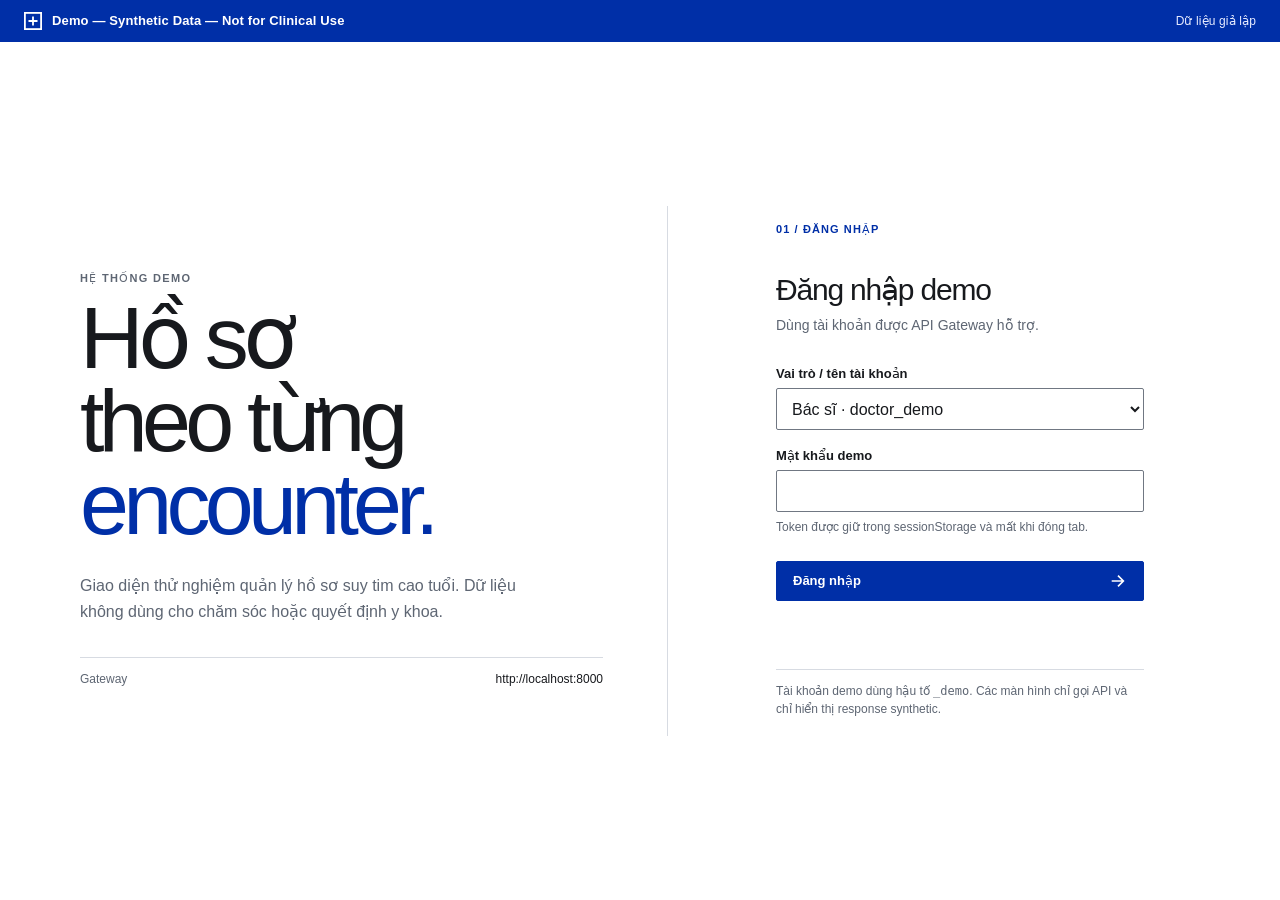
==== submissions/suy_tim_nhom27/web/index.html @ 7678eb8d "feat(web): add role-aware synthetic demo frontend" ====
<!doctype html>
<html lang="vi">
<head>
  <meta charset="utf-8">
  <meta name="viewport" content="width=device-width, initial-scale=1">
  <meta name="theme-color" content="#ffffff">
  <title>Demo quản lý bệnh nhân suy tim</title>
  <link rel="stylesheet" href="./styles.css">
  <script src="./app.js" defer></script>
</head>
<body>
  <div class="demo-banner" role="status" aria-live="polite">
    <span class="banner-mark" aria-hidden="true">
      <svg viewBox="0 0 20 20" focusable="false"><rect x="1" y="1" width="18" height="18" fill="none" stroke="currentColor" stroke-width="2"/><path d="M5 10h10M10 5v10" stroke="currentColor" stroke-width="2"/></svg>
    </span>
    <strong>Demo — Synthetic Data — Not for Clinical Use</strong>
    <span class="banner-side">Dữ liệu giả lập</span>
  </div>

  <section id="loginView" class="login-layout" aria-labelledby="loginTitle">
    <div class="login-intro">
      <div class="eyebrow">HỆ THỐNG DEMO</div>
      <h1 id="loginTitle">Hồ sơ<br>theo từng<br><span>encounter.</span></h1>
      <p>Giao diện thử nghiệm quản lý hồ sơ suy tim cao tuổi. Dữ liệu không dùng cho chăm sóc hoặc quyết định y khoa.</p>
      <div class="intro-rule"></div>
      <div class="intro-meta">
        <span>Gateway</span>
        <strong id="apiOriginLabel">http://localhost:8000</strong>
      </div>
    </div>

    <div class="login-panel">
      <div class="panel-folio">01 / ĐĂNG NHẬP</div>
      <h2>Đăng nhập demo</h2>
      <p class="muted">Dùng tài khoản được API Gateway hỗ trợ.</p>
      <form id="loginForm" novalidate>
        <label for="loginRole">Vai trò / tên tài khoản</label>
        <select id="loginRole" name="username" required>
          <option value="doctor_demo">Bác sĩ · doctor_demo</option>
          <option value="nurse_demo">Điều dưỡng · nurse_demo</option>
          <option value="pharmacist_demo">Dược sĩ · pharmacist_demo</option>
          <option value="admin_demo">Quản trị · admin_demo</option>
          <option value="patient_demo">Bệnh nhân · patient_demo</option>
        </select>
        <div id="unsupportedRole" class="field-note warning-note" hidden></div>

        <label for="loginPassword">Mật khẩu demo</label>
        <input id="loginPassword" name="password" type="password" autocomplete="current-password" required maxlength="200">
        <div class="field-note">Token được giữ trong sessionStorage và mất khi đóng tab.</div>

        <button id="loginButton" class="button primary full-width" type="submit">
          <span>Đăng nhập</span>
          <svg viewBox="0 0 20 20" aria-hidden="true" focusable="false"><path d="M3 10h13M10 4l6 6-6 6" fill="none" stroke="currentColor" stroke-width="1.8"/></svg>
        </button>
        <p id="loginMessage" class="form-message" role="status" aria-live="polite"></p>
      </form>

      <div class="login-capability">
        <div class="capability-rule"></div>
        <p>Tài khoản demo dùng hậu tố <code>_demo</code>. Các màn hình chỉ gọi API và chỉ hiển thị response synthetic.</p>
      </div>
    </div>
  </section>

  <div id="appView" class="app-view" hidden>
    <header class="topbar">
      <div class="topbar-left">
        <button id="navToggle" class="icon-button nav-toggle" type="button" aria-label="Mở điều hướng" aria-expanded="false">
          <svg viewBox="0 0 20 20" aria-hidden="true" focusable="false"><path d="M3 5h14M3 10h14M3 15h14" fill="none" stroke="currentColor" stroke-width="1.7"/></svg>
        </button>
        <div class="wordmark">
          <span class="wordmark-mark">HF</span>
          <span>Hồ sơ suy tim</span>
        </div>
      </div>
      <div class="topbar-right">
        <div id="gatewayStatus" class="gateway-status" aria-live="polite">
          <span class="status-dot"></span><span>Đang kiểm tra Gateway</span>
        </div>
        <button id="logoutButton" class="button quiet" type="button">Đăng xuất</button>
      </div>
    </header>

    <aside id="sidebar" class="sidebar" aria-label="Điều hướng chính">
      <div class="sidebar-intro">
        <div class="eyebrow">WORKSPACE</div>
        <h2>Quản lý<br>hồ sơ</h2>
      </div>
      <nav id="roleNav" class="role-nav" aria-label="Các màn hình"></nav>
      <div class="sidebar-user">
        <span id="userInitial" class="user-initial" aria-hidden="true">D</span>
        <div><strong id="userLabel">doctor</strong><span id="roleLabel">Bác sĩ</span></div>
      </div>
    </aside>

    <main class="main-content" id="mainContent">
      <div class="content-heading">
        <div>
          <p id="viewEyebrow" class="eyebrow">DEMO</p>
          <h1 id="viewTitle">Tổng quan</h1>
          <p id="viewSubtitle" class="muted"></p>
        </div>
        <div id="contextBadges" class="context-badges"></div>
      </div>
      <div id="globalMessage" class="global-message" role="status" aria-live="polite" hidden></div>
      <section id="viewContent" aria-live="polite"></section>
    </main>
  </div>

  <div id="toast" class="toast" role="status" aria-live="polite" hidden></div>
</body>
</html>
---- submissions/suy_tim_nhom27/web/styles.css ----
:root {
  color-scheme: light;
  --canvas: #ffffff;
  --surface: #f7f7f8;
  --surface-strong: #eef0f3;
  --ink: #17191d;
  --muted: #5e6673;
  --hairline: #d7dbe2;
  --control: #707782;
  --blue: #002fa7;
  --red: #b42318;
  --amber: #8a5a00;
  --green: #1a7f37;
  --focus: #002fa7;
  --space-1: 4px;
  --space-2: 8px;
  --space-3: 12px;
  --space-4: 16px;
  --space-5: 20px;
  --space-6: 24px;
  --space-8: 32px;
  --space-10: 40px;
  font-family: "Helvetica Neue", Helvetica, Arial, sans-serif;
  font-synthesis: none;
  text-rendering: optimizeLegibility;
  font-variant-numeric: tabular-nums;
  color: var(--ink);
  background: var(--canvas);
}
* { box-sizing: border-box; }
html { min-width: 320px; background: var(--canvas); }
body { margin: 0; min-width: 320px; min-height: 100vh; background: var(--canvas); color: var(--ink); }
button, input, select, textarea { font: inherit; }
button { color: inherit; }
[hidden] { display: none !important; }
:focus-visible { outline: 2px solid var(--focus); outline-offset: 3px; }
.demo-banner {
  position: sticky; top: 0; z-index: 50; min-height: 42px; display: flex; align-items: center;
  gap: 10px; padding: 8px 24px; border-bottom: 1px solid var(--blue); background: var(--blue);
  color: white; font-size: 13px; letter-spacing: .01em;
}
.banner-mark { width: 18px; height: 18px; display: inline-flex; }
.banner-mark svg { width: 18px; height: 18px; }
.banner-side { margin-left: auto; color: #e7ecff; font-size: 12px; }
.login-layout {
  width: min(1120px, calc(100% - 48px)); min-height: calc(100vh - 42px); margin: 0 auto;
  display: grid; grid-template-columns: 1.05fr .95fr; align-items: center;
}
.login-intro { min-height: 530px; padding: 56px 64px 40px 0; border-right: 1px solid var(--hairline); display: flex; flex-direction: column; justify-content: center; }
.eyebrow { margin: 0 0 12px; color: var(--muted); font-size: 11px; font-weight: 700; letter-spacing: .12em; text-transform: uppercase; }
.login-intro h1 { margin: 0; max-width: 560px; font-size: clamp(48px, 7vw, 88px); line-height: .94; letter-spacing: -.065em; font-weight: 500; }
.login-intro h1 span { color: var(--blue); }
.login-intro > p { max-width: 440px; margin: 28px 0 32px; color: var(--muted); font-size: 16px; line-height: 1.6; }
.intro-rule { width: 100%; height: 1px; background: var(--hairline); }
.intro-meta { display: flex; justify-content: space-between; align-items: center; gap: 12px; padding-top: 14px; font-size: 12px; color: var(--muted); }
.intro-meta strong { color: var(--ink); font-weight: 500; overflow-wrap: anywhere; }
.login-panel { width: min(420px, 100%); justify-self: center; padding: 36px 0 36px 52px; }
.panel-folio { margin-bottom: 36px; color: var(--blue); font-size: 11px; font-weight: 700; letter-spacing: .1em; }
.login-panel h2 { margin: 0 0 8px; font-size: 30px; letter-spacing: -.04em; font-weight: 500; }
.muted { color: var(--muted); }
.login-panel > p { margin: 0 0 30px; font-size: 14px; line-height: 1.5; }
form { min-width: 0; }
label { display: block; margin: 18px 0 7px; font-size: 13px; font-weight: 600; }
input, select, textarea {
  width: 100%; min-height: 42px; border: 1px solid var(--control); border-radius: 2px; padding: 9px 11px;
  color: var(--ink); background: white;
}
input::placeholder, textarea::placeholder { color: #6a717d; opacity: 1; }
input:disabled, select:disabled, textarea:disabled { color: #626a75; background: var(--surface); cursor: not-allowed; }
textarea { min-height: 82px; resize: vertical; }
.field-note { margin-top: 7px; color: var(--muted); font-size: 12px; line-height: 1.45; }
.warning-note { border-left: 2px solid var(--amber); padding: 7px 10px; color: #623e00; background: #fffaf0; }
.button {
  min-height: 40px; display: inline-flex; align-items: center; justify-content: center; gap: 10px;
  border: 1px solid var(--control); border-radius: 2px; padding: 9px 14px; background: white;
  color: var(--ink); font-size: 13px; font-weight: 600; text-decoration: none; cursor: pointer;
}
.button:hover { background: var(--surface); }
.button:disabled { opacity: .55; cursor: not-allowed; }
.button.primary { border-color: var(--blue); background: var(--blue); color: white; }
.button.primary:hover { background: #001f70; }
.button.quiet { border-color: transparent; color: var(--blue); }
.button.danger { border-color: var(--red); color: var(--red); }
.button.full-width { width: 100%; margin-top: 24px; justify-content: space-between; padding-inline: 16px; }
.button svg { width: 18px; height: 18px; }
.form-message { min-height: 20px; margin: 12px 0 0; color: var(--red); font-size: 13px; }
.login-capability { margin-top: 36px; color: var(--muted); font-size: 12px; line-height: 1.55; }
.login-capability p { margin: 12px 0 0; }
.login-capability strong { color: var(--ink); }
.capability-rule { height: 1px; background: var(--hairline); }
.app-view { min-height: calc(100vh - 42px); display: grid; grid-template-columns: 232px minmax(0, 1fr); grid-template-rows: 62px 1fr; }
.topbar {
  grid-column: 1 / -1; grid-row: 1; z-index: 30; position: sticky; top: 42px; height: 62px;
  display: flex; align-items: center; justify-content: space-between; gap: 16px; padding: 0 24px;
  border-bottom: 1px solid var(--hairline); background: rgba(255,255,255,.98);
}
.topbar-left, .topbar-right, .wordmark, .gateway-status { display: flex; align-items: center; }
.topbar-left { gap: 14px; }
.topbar-right { gap: 20px; }
.wordmark { gap: 10px; font-size: 14px; font-weight: 700; }
.wordmark-mark { display: grid; place-items: center; width: 26px; height: 26px; border: 1px solid var(--blue); color: var(--blue); font-size: 10px; font-weight: 700; }
.gateway-status { gap: 8px; color: var(--muted); font-size: 12px; }
.status-dot { width: 8px; height: 8px; border: 1px solid var(--control); border-radius: 50%; background: var(--surface-strong); }
.gateway-status[data-state="ok"] .status-dot { border-color: var(--green); background: var(--green); }
.gateway-status[data-state="error"] .status-dot { border-color: var(--red); background: var(--red); }
.icon-button { display: inline-grid; place-items: center; width: 36px; height: 36px; border: 1px solid var(--hairline); border-radius: 2px; background: white; cursor: pointer; }
.icon-button svg { width: 19px; height: 19px; }
.nav-toggle { display: none; }
.sidebar {
  grid-column: 1; grid-row: 2; position: sticky; top: 104px; height: calc(100vh - 104px);
  min-height: 470px; display: flex; flex-direction: column; padding: 28px 14px 16px 20px;
  border-right: 1px solid var(--hairline); background: var(--surface);
}
.sidebar-intro { padding: 0 8px 26px; border-bottom: 1px solid var(--hairline); }
.sidebar-intro .eyebrow { margin-bottom: 10px; font-size: 10px; }
.sidebar-intro h2 { margin: 0; font-size: 23px; line-height: 1.05; font-weight: 500; letter-spacing: -.045em; }
.role-nav { display: grid; gap: 3px; padding-top: 16px; }
.nav-item {
  width: 100%; min-height: 42px; display: flex; align-items: center; gap: 11px; padding: 9px 10px;
  border: 0; border-left: 2px solid transparent; background: transparent; color: #363b44; text-align: left; cursor: pointer;
  font-size: 13px;
}
.nav-item:hover { background: #eceef1; }
.nav-item[aria-current="page"] { border-left-color: var(--blue); background: white; color: var(--blue); font-weight: 700; }
.nav-item svg { width: 17px; height: 17px; flex: 0 0 auto; }
.sidebar-user { margin-top: auto; display: flex; align-items: center; gap: 10px; padding: 13px 8px 2px; border-top: 1px solid var(--hairline); }
.user-initial { display: grid; place-items: center; width: 30px; height: 30px; border: 1px solid var(--hairline); background: white; color: var(--blue); font-size: 12px; font-weight: 700; }
.sidebar-user strong, .sidebar-user span:not(.user-initial) { display: block; }
.sidebar-user strong { font-size: 12px; }
.sidebar-user div span { margin-top: 3px; color: var(--muted); font-size: 11px; }
.main-content { grid-column: 2; grid-row: 2; width: 100%; max-width: 1480px; padding: 34px clamp(24px, 4vw, 64px) 64px; }
.content-heading { display: flex; justify-content: space-between; align-items: end; gap: 24px; margin-bottom: 26px; padding-bottom: 20px; border-bottom: 1px solid var(--hairline); }
.content-heading .eyebrow { margin-bottom: 8px; }
.content-heading h1 { margin: 0; font-size: clamp(28px, 3vw, 38px); line-height: 1.08; font-weight: 500; letter-spacing: -.045em; }
.content-heading p.muted { margin: 8px 0 0; font-size: 13px; }
.context-badges { display: flex; gap: 6px; flex-wrap: wrap; justify-content: end; }
.badge { display: inline-flex; align-items: center; min-height: 25px; padding: 4px 8px; border: 1px solid var(--hairline); background: white; color: #424852; font-size: 11px; }
.badge.accent { border-color: var(--blue); color: var(--blue); }
.global-message { margin: 0 0 18px; padding: 12px 14px; border-left: 3px solid var(--blue); background: var(--surface); font-size: 13px; line-height: 1.5; }
.global-message.error { border-left-color: var(--red); color: #781a13; background: #fff7f6; }
.global-message.warning { border-left-color: var(--amber); color: #623e00; background: #fffaf0; }
.global-message.success { border-left-color: var(--green); color: #155b2b; background: #f4fbf6; }
.panel-grid { display: grid; grid-template-columns: repeat(12, minmax(0, 1fr)); gap: 16px; }
.panel { min-width: 0; grid-column: span 12; border: 1px solid var(--hairline); background: white; }
.panel.half { grid-column: span 6; }
.panel.third { grid-column: span 4; }
.panel-head { display: flex; align-items: start; justify-content: space-between; gap: 16px; padding: 16px 18px; border-bottom: 1px solid var(--hairline); }
.panel-head h2, .panel-head h3 { margin: 0; font-size: 16px; line-height: 1.3; font-weight: 650; }
.panel-head p { margin: 5px 0 0; color: var(--muted); font-size: 12px; line-height: 1.45; }
.panel-body { padding: 18px; }
.panel-body.compact { padding: 0; }
.stat-row { display: grid; grid-template-columns: 1fr auto; gap: 16px; align-items: end; }
.stat-value { font-size: 46px; line-height: .95; letter-spacing: -.06em; color: var(--blue); }
.stat-label { color: var(--muted); font-size: 12px; }
.stat-meta { margin-top: 12px; color: var(--muted); font-size: 11px; }
.section-title { display: flex; align-items: end; justify-content: space-between; gap: 12px; margin: 24px 0 12px; padding-bottom: 10px; border-bottom: 1px solid var(--hairline); }
.section-title h2 { margin: 0; font-size: 17px; font-weight: 600; }
.section-title p { margin: 0; color: var(--muted); font-size: 12px; }
.case-list, .record-list { display: grid; gap: 0; }
.case-row, .record-row { display: grid; grid-template-columns: minmax(130px, 1.3fr) minmax(90px, .7fr) minmax(80px, .6fr) auto; align-items: center; gap: 14px; padding: 14px 16px; border-bottom: 1px solid var(--hairline); }
.case-row:last-child, .record-row:last-child { border-bottom: 0; }
.case-code { color: var(--blue); font-size: 14px; font-weight: 700; overflow-wrap: anywhere; }
.row-meta { color: var(--muted); font-size: 12px; line-height: 1.45; }
.row-actions { display: flex; justify-content: end; gap: 6px; }
.empty-state { padding: 32px 18px; color: var(--muted); font-size: 13px; line-height: 1.55; text-align: center; }
.empty-state strong { display: block; margin-bottom: 5px; color: var(--ink); font-size: 15px; font-weight: 600; }
.inline-form { display: grid; grid-template-columns: repeat(2, minmax(0, 1fr)); gap: 0 14px; }
.inline-form .span-all { grid-column: 1 / -1; }
.inline-form .form-actions { grid-column: 1 / -1; display: flex; justify-content: end; margin-top: 16px; }
.inline-form label { margin-top: 14px; }
.input-help { margin-top: 5px; color: var(--muted); font-size: 11px; line-height: 1.45; }
.form-error { min-height: 18px; margin: 9px 0 0; color: var(--red); font-size: 12px; }
.callout { display: flex; gap: 10px; align-items: start; padding: 12px 14px; border-left: 3px solid var(--amber); background: #fffaf0; color: #5d3c04; font-size: 12px; line-height: 1.5; }
.callout.neutral { border-left-color: var(--blue); background: #f5f7fd; color: #26385e; }
.callout strong { color: inherit; }
.data-table-wrap { width: 100%; overflow-x: auto; }
.data-table { width: 100%; border-collapse: collapse; font-size: 12px; }
.data-table th { padding: 10px 12px; border-bottom: 1px solid var(--control); color: var(--muted); text-align: left; font-size: 10px; letter-spacing: .07em; text-transform: uppercase; white-space: nowrap; }
.data-table td { padding: 12px; border-bottom: 1px solid var(--hairline); vertical-align: top; }
.data-table tr:last-child td { border-bottom: 0; }
.status-label { display: inline-flex; padding: 3px 7px; border: 1px solid var(--control); color: #343a44; font-size: 11px; }
.status-label.mock { border-color: var(--blue); color: var(--blue); }
.timeline { position: relative; display: grid; }
.timeline::before { content: ""; position: absolute; top: 0; bottom: 0; left: 130px; width: 1px; background: var(--hairline); }
.timeline-item { position: relative; display: grid; grid-template-columns: 112px minmax(0, 1fr); gap: 36px; padding: 0 0 22px; }
.timeline-time { color: var(--muted); font-size: 12px; text-align: right; line-height: 1.45; }
.timeline-card { position: relative; padding: 0 0 16px; border-bottom: 1px solid var(--hairline); }
.timeline-card::before { content: ""; position: absolute; left: -42px; top: 3px; width: 9px; height: 9px; border: 2px solid var(--blue); background: white; }
.timeline-card h3 { margin: 0; font-size: 14px; font-weight: 650; }
.timeline-card p { margin: 6px 0 0; color: var(--muted); font-size: 12px; line-height: 1.5; overflow-wrap: anywhere; }
.timeline-card .value-line { color: var(--ink); font-size: 14px; }
.module-grid { display: grid; grid-template-columns: repeat(2, minmax(0, 1fr)); gap: 10px; }
.module-option { display: flex; align-items: start; gap: 9px; padding: 12px; border: 1px solid var(--hairline); font-size: 12px; line-height: 1.4; }
.module-option input { width: 16px; min-height: 16px; margin: 1px 0 0; accent-color: var(--blue); }
.rule-card { display: grid; grid-template-columns: minmax(0, 1fr) auto; gap: 16px; padding: 14px 0; border-bottom: 1px solid var(--hairline); }
.rule-card:last-child { border-bottom: 0; }
.rule-actions { display: flex; align-items: center; gap: 6px; }
.subtle { color: var(--muted); font-size: 11px; line-height: 1.5; }
.loading-line { padding: 24px 0; border-bottom: 1px solid var(--hairline); color: var(--muted); font-size: 13px; }
.key-value { display: grid; gap: 0; margin: 0; }
.key-value > div { display: grid; grid-template-columns: minmax(100px, .45fr) minmax(0, 1fr); gap: 12px; padding: 10px 0; border-bottom: 1px solid var(--hairline); }
.key-value > div:last-child { border-bottom: 0; }
.key-value dt { color: var(--muted); font-size: 12px; }
.key-value dd { margin: 0; font-size: 12px; overflow-wrap: anywhere; }
.case-detail-head { display: flex; justify-content: space-between; align-items: center; gap: 16px; padding-bottom: 16px; border-bottom: 1px solid var(--hairline); }
.module-results { display: grid; gap: 10px; margin-top: 16px; }
.module-result { padding: 14px; border: 1px solid var(--hairline); }
.module-result-head { display: flex; justify-content: space-between; align-items: center; gap: 10px; }
.module-result p { margin: 10px 0 0; color: var(--muted); font-size: 12px; line-height: 1.5; }
.align-end { align-self: end; padding-bottom: 8px; }
.quick-links { display: flex; flex-wrap: wrap; gap: 8px; }
.note-content { margin: 0; white-space: pre-wrap; overflow-wrap: anywhere; font-size: 12px; line-height: 1.5; }
.toast { position: fixed; right: 20px; bottom: 20px; z-index: 80; max-width: min(420px, calc(100vw - 40px)); padding: 13px 16px; border: 1px solid var(--control); background: white; color: var(--ink); font-size: 13px; line-height: 1.45; }
.toast.error { border-color: var(--red); }
.mobile-scrim { display: none; }
@media (max-width: 1020px) {
  .app-view { grid-template-columns: 205px minmax(0, 1fr); }
  .main-content { padding-inline: 24px; }
  .panel.half, .panel.third { grid-column: span 12; }
}
@media (max-width: 768px) {
  .demo-banner { min-height: 40px; padding: 7px 12px; gap: 8px; font-size: 11px; }
  .banner-side { display: none; }
  .login-layout { width: min(520px, calc(100% - 32px)); min-height: auto; grid-template-columns: 1fr; }
  .login-intro { min-height: 0; padding: 36px 0 24px; border-right: 0; border-bottom: 1px solid var(--hairline); }
  .login-intro h1 { font-size: clamp(42px, 14vw, 64px); }
  .login-intro > p { margin: 16px 0 20px; font-size: 14px; }
  .intro-meta { padding-bottom: 2px; }
  .login-panel { width: 100%; padding: 28px 0 40px; }
  .panel-folio { margin-bottom: 22px; }
  .app-view { min-height: calc(100vh - 40px); grid-template-columns: 1fr; grid-template-rows: 56px 1fr; }
  .topbar { top: 40px; height: 56px; padding: 0 12px; }
  .nav-toggle { display: inline-grid; }
  .topbar-right { gap: 10px; }
  .gateway-status { font-size: 10px; }
  .topbar .button { min-height: 34px; padding: 7px 9px; font-size: 11px; }
  .sidebar { position: fixed; z-index: 40; top: 96px; bottom: 0; left: 0; width: min(280px, 84vw); height: auto; min-height: 0; transform: translateX(-103%); transition: transform .18s ease-out; box-shadow: none; }
  body.nav-open .sidebar { transform: translateX(0); }
  .mobile-scrim { position: fixed; inset: 96px 0 0; z-index: 35; display: block; background: rgba(23,25,29,.22); }
  .main-content { grid-column: 1; grid-row: 2; padding: 24px 16px 40px; }
  .content-heading { align-items: start; flex-direction: column; gap: 12px; }
  .context-badges { justify-content: start; }
  .case-row, .record-row { grid-template-columns: minmax(0, 1fr) auto; gap: 6px 12px; }
  .case-row > :nth-child(2), .record-row > :nth-child(2) { grid-column: 1; }
  .case-row > :nth-child(3), .record-row > :nth-child(3) { grid-column: 1; }
  .case-row .row-actions, .record-row .row-actions { grid-column: 2; grid-row: 1 / span 3; }
  .timeline::before { left: 8px; }
  .timeline-item { grid-template-columns: 1fr; gap: 6px; padding-left: 28px; }
  .timeline-time { text-align: left; }
  .timeline-card::before { left: -24px; }
  .module-grid { grid-template-columns: 1fr; }
}
@media (prefers-reduced-motion: reduce) {
  *, *::before, *::after { scroll-behavior: auto !important; transition-duration: .01ms !important; animation-duration: .01ms !important; }
}
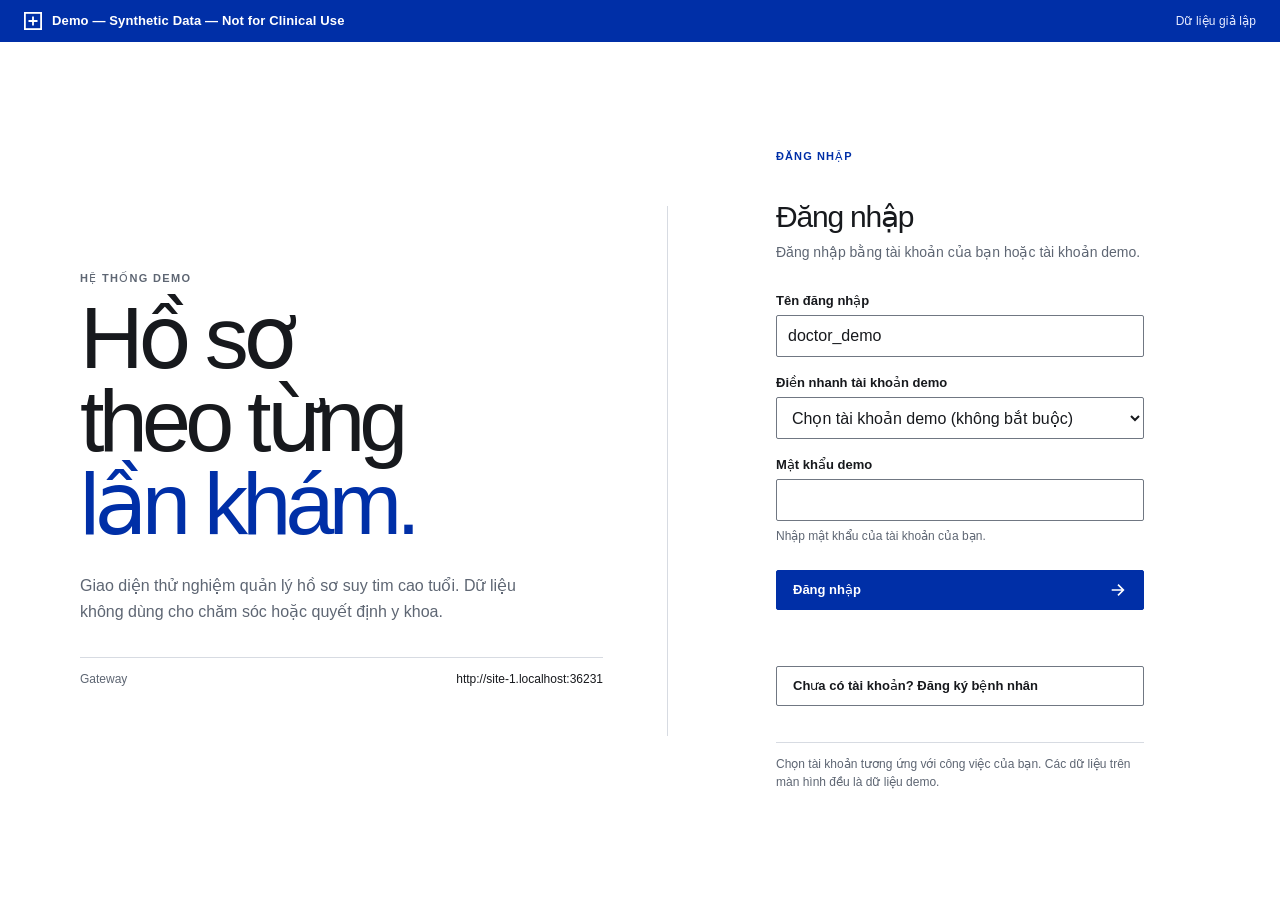
==== commit 7aa75719: "Improve hospital demo UX and add patient registration" ====
--- a/submissions/suy_tim_nhom27/web/index.html
+++ b/submissions/suy_tim_nhom27/web/index.html
@@ -18,9 +18,9 @@
   </div>
 
   <section id="loginView" class="login-layout" aria-labelledby="loginTitle">
-    <div class="login-intro">
+    <div class="login-intro" id="loginIntro">
       <div class="eyebrow">HỆ THỐNG DEMO</div>
-      <h1 id="loginTitle">Hồ sơ<br>theo từng<br><span>encounter.</span></h1>
+      <h1 id="loginTitle">Hồ sơ<br>theo từng<br><span>lần khám.</span></h1>
       <p>Giao diện thử nghiệm quản lý hồ sơ suy tim cao tuổi. Dữ liệu không dùng cho chăm sóc hoặc quyết định y khoa.</p>
       <div class="intro-rule"></div>
       <div class="intro-meta">
@@ -30,12 +30,15 @@
     </div>
 
     <div class="login-panel">
-      <div class="panel-folio">01 / ĐĂNG NHẬP</div>
-      <h2>Đăng nhập demo</h2>
-      <p class="muted">Dùng tài khoản được API Gateway hỗ trợ.</p>
+      <div class="panel-folio" id="authFolio">ĐĂNG NHẬP</div>
+      <h2 id="authTitle" tabindex="-1">Đăng nhập</h2>
+      <p class="muted" id="authSubtitle">Đăng nhập bằng tài khoản của bạn hoặc tài khoản demo.</p>
       <form id="loginForm" novalidate>
-        <label for="loginRole">Vai trò / tên tài khoản</label>
-        <select id="loginRole" name="username" required>
+        <label for="loginRole">Tên đăng nhập</label>
+        <input id="loginRole" name="username" autocomplete="username" required maxlength="80" value="doctor_demo">
+        <label for="demoAccount">Điền nhanh tài khoản demo</label>
+        <select id="demoAccount">
+          <option value="">Chọn tài khoản demo (không bắt buộc)</option>
           <option value="doctor_demo">Bác sĩ · doctor_demo</option>
           <option value="nurse_demo">Điều dưỡng · nurse_demo</option>
           <option value="pharmacist_demo">Dược sĩ · pharmacist_demo</option>
@@ -46,7 +49,7 @@
 
         <label for="loginPassword">Mật khẩu demo</label>
         <input id="loginPassword" name="password" type="password" autocomplete="current-password" required maxlength="200">
-        <div class="field-note">Token được giữ trong sessionStorage và mất khi đóng tab.</div>
+        <div class="field-note">Nhập mật khẩu của tài khoản của bạn.</div>
 
         <button id="loginButton" class="button primary full-width" type="submit">
           <span>Đăng nhập</span>
@@ -55,9 +58,32 @@
         <p id="loginMessage" class="form-message" role="status" aria-live="polite"></p>
       </form>
 
+      <button id="showRegister" class="button full-width" type="button">Chưa có tài khoản? Đăng ký bệnh nhân</button>
+      <section id="registrationView" aria-labelledby="authTitle" hidden>
+        <p class="subtle">Chỉ nhập tuổi và giới tính giả lập; không nhập tên, email, số điện thoại hoặc dữ liệu người bệnh thật.</p>
+        <form id="registrationForm">
+          <label for="registerUsername">Tên đăng nhập</label>
+          <input id="registerUsername" name="username" autocomplete="username" required minlength="3" maxlength="80" pattern="[A-Za-z0-9][A-Za-z0-9_.-]{2,79}">
+          <p class="input-help">3–80 ký tự: chữ không dấu, số, dấu chấm, gạch dưới hoặc gạch ngang; bắt đầu bằng chữ hoặc số. Phân biệt chữ hoa và thường.</p>
+          <label for="registerPassword">Mật khẩu</label>
+          <input id="registerPassword" name="password" type="password" autocomplete="new-password" required minlength="12" maxlength="128">
+          <p class="input-help">Ít nhất 12 ký tự, không chỉ gồm khoảng trắng.</p>
+          <label for="registerConfirm">Nhập lại mật khẩu</label>
+          <input id="registerConfirm" type="password" autocomplete="new-password" required minlength="12" maxlength="128">
+          <div class="inline-form">
+            <div><label for="registerAge">Tuổi synthetic</label><input id="registerAge" name="age" type="number" min="0" max="120" step="1" required></div>
+            <div><label for="registerSex">Giới tính synthetic</label><select id="registerSex" name="sex"><option value="unknown">Chưa rõ</option><option value="female">Nữ</option><option value="male">Nam</option></select></div>
+          </div>
+          <p class="subtle">Tài khoản mới chỉ có quyền bệnh nhân. Hồ sơ mới chưa có lịch hẹn, số đo hoặc đơn thuốc.</p>
+          <button id="registerButton" class="button primary full-width" type="submit">Đăng ký bệnh nhân</button>
+          <p id="registrationMessage" class="form-message" role="status" aria-live="polite"></p>
+        </form>
+        <button id="backToLogin" class="button full-width" type="button">Quay lại đăng nhập</button>
+      </section>
+
       <div class="login-capability">
         <div class="capability-rule"></div>
-        <p>Tài khoản demo dùng hậu tố <code>_demo</code>. Các màn hình chỉ gọi API và chỉ hiển thị response synthetic.</p>
+        <p>Chọn tài khoản tương ứng với công việc của bạn. Các dữ liệu trên màn hình đều là dữ liệu demo.</p>
       </div>
     </div>
   </section>
@@ -65,7 +91,7 @@
   <div id="appView" class="app-view" hidden>
     <header class="topbar">
       <div class="topbar-left">
-        <button id="navToggle" class="icon-button nav-toggle" type="button" aria-label="Mở điều hướng" aria-expanded="false">
+        <button id="navToggle" class="icon-button nav-toggle" type="button" aria-label="Mở điều hướng" aria-controls="sidebar" aria-expanded="false">
           <svg viewBox="0 0 20 20" aria-hidden="true" focusable="false"><path d="M3 5h14M3 10h14M3 15h14" fill="none" stroke="currentColor" stroke-width="1.7"/></svg>
         </button>
         <div class="wordmark">
@@ -83,7 +109,7 @@
 
     <aside id="sidebar" class="sidebar" aria-label="Điều hướng chính">
       <div class="sidebar-intro">
-        <div class="eyebrow">WORKSPACE</div>
+        <div class="eyebrow">VAI TRÒ ĐANG ĐĂNG NHẬP</div>
         <h2>Quản lý<br>hồ sơ</h2>
       </div>
       <nav id="roleNav" class="role-nav" aria-label="Các màn hình"></nav>
@@ -97,7 +123,7 @@
       <div class="content-heading">
         <div>
           <p id="viewEyebrow" class="eyebrow">DEMO</p>
-          <h1 id="viewTitle">Tổng quan</h1>
+          <h1 id="viewTitle" tabindex="-1">Tổng quan</h1>
           <p id="viewSubtitle" class="muted"></p>
         </div>
         <div id="contextBadges" class="context-badges"></div>
--- a/submissions/suy_tim_nhom27/web/styles.css
+++ b/submissions/suy_tim_nhom27/web/styles.css
@@ -253,3 +253,40 @@
 @media (prefers-reduced-motion: reduce) {
   *, *::before, *::after { scroll-behavior: auto !important; transition-duration: .01ms !important; animation-duration: .01ms !important; }
 }
+
+/* Readable contexts and disclosures follow the existing Swiss grid. */
+summary { cursor: pointer; padding: 14px 0; color: var(--blue); font-size: 13px; font-weight: 600; }
+.panel > summary { padding: 16px 18px; }
+pre { max-width: 100%; white-space: pre-wrap; overflow-wrap: anywhere; font-size: 11px; }
+.badge, .row-meta, .subtle, td, .context-strip { overflow-wrap: anywhere; }
+.case-row.selected { background: var(--surface); border-left: 2px solid var(--blue); }
+.row-actions, .rule-actions, .form-actions { flex-wrap: wrap; }
+.context-strip { padding: 12px; border-left: 2px solid var(--blue); background: var(--surface); font-size: 13px; }
+.main-content, .content-heading > div, .panel-body, .topbar-left, .topbar-right { min-width: 0; }
+@media (max-width: 768px) {
+  .inline-form { grid-template-columns: minmax(0, 1fr); }
+  .case-row, .record-row { grid-template-columns: minmax(0, 1fr); }
+  .case-row .row-actions, .record-row .row-actions { grid-column: 1; grid-row: auto; justify-content: start; margin-top: 8px; }
+  .rule-card { grid-template-columns: minmax(0, 1fr); }
+  .rule-actions { align-items: start; }
+  .gateway-status { max-width: 92px; overflow-wrap: anywhere; }
+  .wordmark { font-size: 12px; gap: 6px; }
+  .topbar-left, .topbar-right { gap: 6px; }
+  .patient-table, .patient-table tbody, .patient-table tr, .patient-table td { display: block; }
+  .patient-table thead { display: none; }
+  .patient-table tr { border-bottom: 1px solid var(--control); padding: 8px 0; }
+  .patient-table td { border: 0; display: grid; grid-template-columns: minmax(80px, .4fr) minmax(0, 1fr); gap: 12px; padding: 8px; }
+  .patient-table td::before { content: attr(data-label); color: var(--muted); }
+  .patient-table .row-actions { justify-content: start; }
+  .stat-row { grid-template-columns: minmax(0, 1fr); }
+  .case-detail-head { flex-wrap: wrap; }
+}
+
+.form-message.success { color: var(--green); }
+#registrationView { margin-top: 24px; padding-top: 24px; border-top: 1px solid var(--hairline); }
+
+.technical-description summary { padding: 5px 0 0; font-size: 11px; color: var(--muted); font-weight: 400; }
+#authTitle { scroll-margin-top: 56px; }
+.registration-open .login-panel { align-self: start; }
+.registration-open #registrationView { margin-top: 16px; padding-top: 0; border-top: 0; }
+@media (max-width: 768px) { .registration-open #loginIntro { display: none; } .registration-open .panel-folio { margin-bottom: 12px; } }
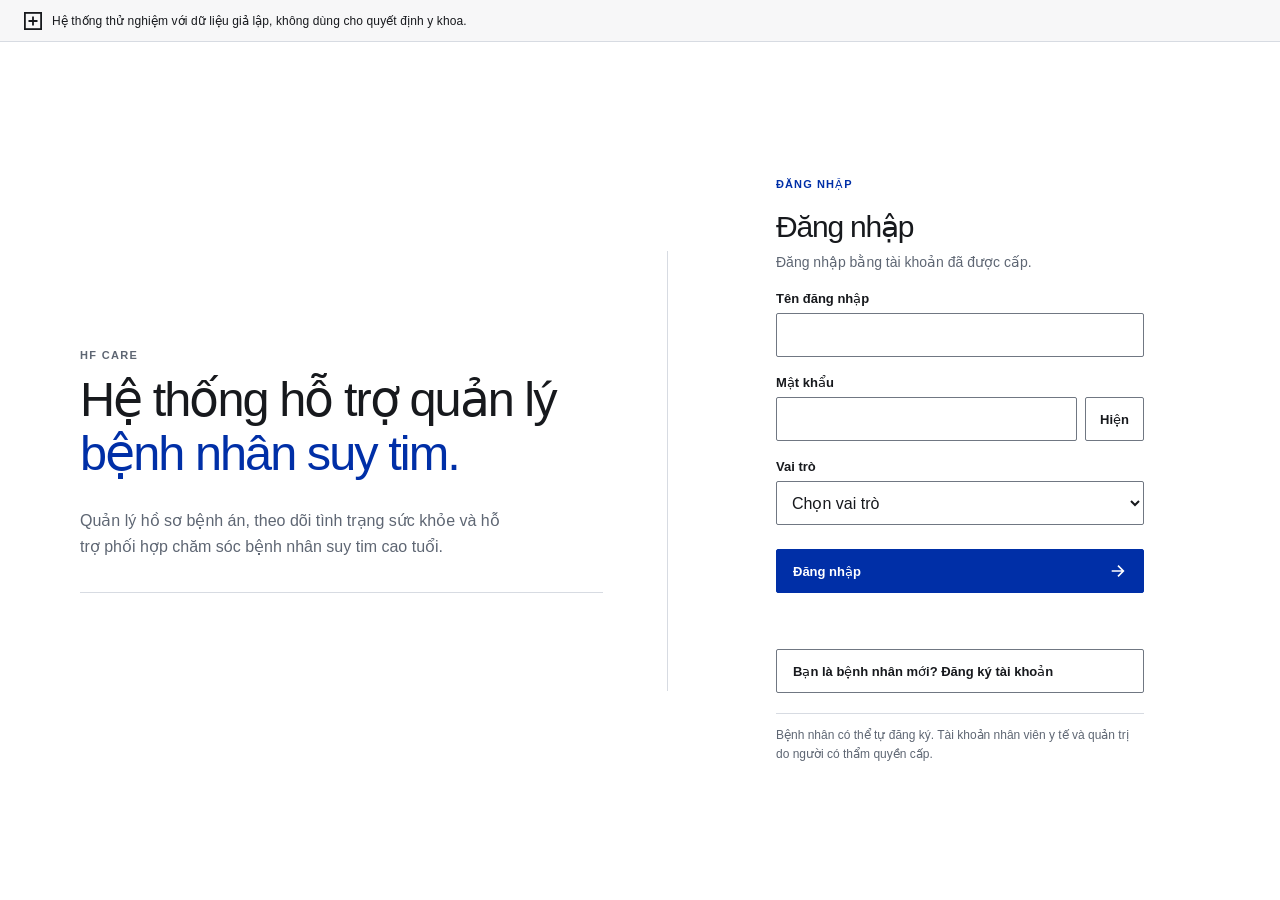
==== commit 2eac6a35: "Apply login doctor and patient UX review" ====
--- a/submissions/suy_tim_nhom27/web/index.html
+++ b/submissions/suy_tim_nhom27/web/index.html
@@ -4,7 +4,7 @@
   <meta charset="utf-8">
   <meta name="viewport" content="width=device-width, initial-scale=1">
   <meta name="theme-color" content="#ffffff">
-  <title>Demo quản lý bệnh nhân suy tim</title>
+  <title>HF Care — Quản lý bệnh nhân suy tim</title>
   <link rel="stylesheet" href="./styles.css">
   <script src="./app.js" defer></script>
 </head>
@@ -13,43 +13,31 @@
     <span class="banner-mark" aria-hidden="true">
       <svg viewBox="0 0 20 20" focusable="false"><rect x="1" y="1" width="18" height="18" fill="none" stroke="currentColor" stroke-width="2"/><path d="M5 10h10M10 5v10" stroke="currentColor" stroke-width="2"/></svg>
     </span>
-    <strong>Demo — Synthetic Data — Not for Clinical Use</strong>
-    <span class="banner-side">Dữ liệu giả lập</span>
+    <strong>Hệ thống thử nghiệm với dữ liệu giả lập, không dùng cho quyết định y khoa.</strong>
   </div>
 
   <section id="loginView" class="login-layout" aria-labelledby="loginTitle">
     <div class="login-intro" id="loginIntro">
-      <div class="eyebrow">HỆ THỐNG DEMO</div>
-      <h1 id="loginTitle">Hồ sơ<br>theo từng<br><span>lần khám.</span></h1>
-      <p>Giao diện thử nghiệm quản lý hồ sơ suy tim cao tuổi. Dữ liệu không dùng cho chăm sóc hoặc quyết định y khoa.</p>
+      <div class="eyebrow">HF CARE</div>
+      <h1 id="loginTitle">Hệ thống hỗ trợ quản lý <span>bệnh nhân suy tim.</span></h1>
+      <p>Quản lý hồ sơ bệnh án, theo dõi tình trạng sức khỏe và hỗ trợ phối hợp chăm sóc bệnh nhân suy tim cao tuổi.</p>
       <div class="intro-rule"></div>
-      <div class="intro-meta">
-        <span>Gateway</span>
-        <strong id="apiOriginLabel">http://localhost:8000</strong>
-      </div>
     </div>
 
     <div class="login-panel">
       <div class="panel-folio" id="authFolio">ĐĂNG NHẬP</div>
       <h2 id="authTitle" tabindex="-1">Đăng nhập</h2>
-      <p class="muted" id="authSubtitle">Đăng nhập bằng tài khoản của bạn hoặc tài khoản demo.</p>
+      <p class="muted" id="authSubtitle">Đăng nhập bằng tài khoản đã được cấp.</p>
       <form id="loginForm" novalidate>
         <label for="loginRole">Tên đăng nhập</label>
-        <input id="loginRole" name="username" autocomplete="username" required maxlength="80" value="doctor_demo">
-        <label for="demoAccount">Điền nhanh tài khoản demo</label>
-        <select id="demoAccount">
-          <option value="">Chọn tài khoản demo (không bắt buộc)</option>
-          <option value="doctor_demo">Bác sĩ · doctor_demo</option>
-          <option value="nurse_demo">Điều dưỡng · nurse_demo</option>
-          <option value="pharmacist_demo">Dược sĩ · pharmacist_demo</option>
-          <option value="admin_demo">Quản trị · admin_demo</option>
-          <option value="patient_demo">Bệnh nhân · patient_demo</option>
-        </select>
-        <div id="unsupportedRole" class="field-note warning-note" hidden></div>
-
-        <label for="loginPassword">Mật khẩu demo</label>
-        <input id="loginPassword" name="password" type="password" autocomplete="current-password" required maxlength="200">
-        <div class="field-note">Nhập mật khẩu của tài khoản của bạn.</div>
+        <input id="loginRole" name="username" autocomplete="username" required maxlength="80" aria-describedby="loginUsernameError">
+        <p id="loginUsernameError" class="form-error" hidden></p>
+        <label for="loginPassword">Mật khẩu</label>
+        <div class="password-control"><input id="loginPassword" name="password" type="password" autocomplete="current-password" required maxlength="200" aria-describedby="loginPasswordError"><button id="togglePassword" class="button" type="button" aria-controls="loginPassword" aria-pressed="false">Hiện</button></div>
+        <p id="loginPasswordError" class="form-error" hidden></p>
+        <label for="selectedRole">Vai trò</label>
+        <select id="selectedRole" name="selected_role" required aria-describedby="loginSelectedRoleError"><option value="">Chọn vai trò</option><option value="doctor">Bác sĩ</option><option value="nurse">Điều dưỡng</option><option value="pharmacist">Dược sĩ</option><option value="patient">Bệnh nhân</option><option value="admin">Quản trị viên</option></select>
+        <p id="loginSelectedRoleError" class="form-error" hidden></p>
 
         <button id="loginButton" class="button primary full-width" type="submit">
           <span>Đăng nhập</span>
@@ -58,7 +46,7 @@
         <p id="loginMessage" class="form-message" role="status" aria-live="polite"></p>
       </form>
 
-      <button id="showRegister" class="button full-width" type="button">Chưa có tài khoản? Đăng ký bệnh nhân</button>
+      <button id="showRegister" class="button full-width" type="button">Bạn là bệnh nhân mới? Đăng ký tài khoản</button>
       <section id="registrationView" aria-labelledby="authTitle" hidden>
         <p class="subtle">Chỉ nhập tuổi và giới tính giả lập; không nhập tên, email, số điện thoại hoặc dữ liệu người bệnh thật.</p>
         <form id="registrationForm">
@@ -71,8 +59,8 @@
           <label for="registerConfirm">Nhập lại mật khẩu</label>
           <input id="registerConfirm" type="password" autocomplete="new-password" required minlength="12" maxlength="128">
           <div class="inline-form">
-            <div><label for="registerAge">Tuổi synthetic</label><input id="registerAge" name="age" type="number" min="0" max="120" step="1" required></div>
-            <div><label for="registerSex">Giới tính synthetic</label><select id="registerSex" name="sex"><option value="unknown">Chưa rõ</option><option value="female">Nữ</option><option value="male">Nam</option></select></div>
+            <div><label for="registerAge">Tuổi giả lập</label><input id="registerAge" name="age" type="number" min="0" max="120" step="1" required></div>
+            <div><label for="registerSex">Giới tính giả lập</label><select id="registerSex" name="sex"><option value="unknown">Chưa rõ</option><option value="female">Nữ</option><option value="male">Nam</option></select></div>
           </div>
           <p class="subtle">Tài khoản mới chỉ có quyền bệnh nhân. Hồ sơ mới chưa có lịch hẹn, số đo hoặc đơn thuốc.</p>
           <button id="registerButton" class="button primary full-width" type="submit">Đăng ký bệnh nhân</button>
@@ -83,7 +71,7 @@
 
       <div class="login-capability">
         <div class="capability-rule"></div>
-        <p>Chọn tài khoản tương ứng với công việc của bạn. Các dữ liệu trên màn hình đều là dữ liệu demo.</p>
+        <p>Bệnh nhân có thể tự đăng ký. Tài khoản nhân viên y tế và quản trị do người có thẩm quyền cấp.</p>
       </div>
     </div>
   </section>
@@ -96,11 +84,11 @@
         </button>
         <div class="wordmark">
           <span class="wordmark-mark">HF</span>
-          <span>Hồ sơ suy tim</span>
+          <span>HF Care</span>
         </div>
       </div>
       <div class="topbar-right">
-        <div id="gatewayStatus" class="gateway-status" aria-live="polite">
+        <div id="gatewayStatus" class="gateway-status" aria-live="polite" hidden>
           <span class="status-dot"></span><span>Đang kiểm tra Gateway</span>
         </div>
         <button id="logoutButton" class="button quiet" type="button">Đăng xuất</button>
@@ -110,7 +98,7 @@
     <aside id="sidebar" class="sidebar" aria-label="Điều hướng chính">
       <div class="sidebar-intro">
         <div class="eyebrow">VAI TRÒ ĐANG ĐĂNG NHẬP</div>
-        <h2>Quản lý<br>hồ sơ</h2>
+        <h2 id="sidebarTitle">Quản lý hồ sơ</h2>
       </div>
       <nav id="roleNav" class="role-nav" aria-label="Các màn hình"></nav>
       <div class="sidebar-user">
@@ -129,6 +117,7 @@
         <div id="contextBadges" class="context-badges"></div>
       </div>
       <div id="globalMessage" class="global-message" role="status" aria-live="polite" hidden></div>
+      <section id="patientContext" class="patient-context" aria-label="Hồ sơ bệnh nhân đang chọn" hidden></section>
       <section id="viewContent" aria-live="polite"></section>
     </main>
   </div>
--- a/submissions/suy_tim_nhom27/web/styles.css
+++ b/submissions/suy_tim_nhom27/web/styles.css
@@ -48,7 +48,7 @@
 }
 .login-intro { min-height: 530px; padding: 56px 64px 40px 0; border-right: 1px solid var(--hairline); display: flex; flex-direction: column; justify-content: center; }
 .eyebrow { margin: 0 0 12px; color: var(--muted); font-size: 11px; font-weight: 700; letter-spacing: .12em; text-transform: uppercase; }
-.login-intro h1 { margin: 0; max-width: 560px; font-size: clamp(48px, 7vw, 88px); line-height: .94; letter-spacing: -.065em; font-weight: 500; }
+.login-intro h1 { margin: 0; max-width: 560px; font-size: clamp(34px, 3.8vw, 52px); line-height: 1.1; letter-spacing: -.04em; font-weight: 500; }
 .login-intro h1 span { color: var(--blue); }
 .login-intro > p { max-width: 440px; margin: 28px 0 32px; color: var(--muted); font-size: 16px; line-height: 1.6; }
 .intro-rule { width: 100%; height: 1px; background: var(--hairline); }
@@ -62,7 +62,7 @@
 form { min-width: 0; }
 label { display: block; margin: 18px 0 7px; font-size: 13px; font-weight: 600; }
 input, select, textarea {
-  width: 100%; min-height: 42px; border: 1px solid var(--control); border-radius: 2px; padding: 9px 11px;
+  width: 100%; min-height: 44px; border: 1px solid var(--control); border-radius: 2px; padding: 9px 11px;
   color: var(--ink); background: white;
 }
 input::placeholder, textarea::placeholder { color: #6a717d; opacity: 1; }
@@ -71,7 +71,7 @@
 .field-note { margin-top: 7px; color: var(--muted); font-size: 12px; line-height: 1.45; }
 .warning-note { border-left: 2px solid var(--amber); padding: 7px 10px; color: #623e00; background: #fffaf0; }
 .button {
-  min-height: 40px; display: inline-flex; align-items: center; justify-content: center; gap: 10px;
+  min-height: 44px; display: inline-flex; align-items: center; justify-content: center; gap: 10px;
   border: 1px solid var(--control); border-radius: 2px; padding: 9px 14px; background: white;
   color: var(--ink); font-size: 13px; font-weight: 600; text-decoration: none; cursor: pointer;
 }
@@ -103,7 +103,7 @@
 .status-dot { width: 8px; height: 8px; border: 1px solid var(--control); border-radius: 50%; background: var(--surface-strong); }
 .gateway-status[data-state="ok"] .status-dot { border-color: var(--green); background: var(--green); }
 .gateway-status[data-state="error"] .status-dot { border-color: var(--red); background: var(--red); }
-.icon-button { display: inline-grid; place-items: center; width: 36px; height: 36px; border: 1px solid var(--hairline); border-radius: 2px; background: white; cursor: pointer; }
+.icon-button { display: inline-grid; place-items: center; width: 44px; height: 44px; border: 1px solid var(--hairline); border-radius: 2px; background: white; cursor: pointer; }
 .icon-button svg { width: 19px; height: 19px; }
 .nav-toggle { display: none; }
 .sidebar {
@@ -223,7 +223,7 @@
   .banner-side { display: none; }
   .login-layout { width: min(520px, calc(100% - 32px)); min-height: auto; grid-template-columns: 1fr; }
   .login-intro { min-height: 0; padding: 36px 0 24px; border-right: 0; border-bottom: 1px solid var(--hairline); }
-  .login-intro h1 { font-size: clamp(42px, 14vw, 64px); }
+  .login-intro h1 { font-size: clamp(28px, 7vw, 40px); }
   .login-intro > p { margin: 16px 0 20px; font-size: 14px; }
   .intro-meta { padding-bottom: 2px; }
   .login-panel { width: 100%; padding: 28px 0 40px; }
@@ -233,7 +233,7 @@
   .nav-toggle { display: inline-grid; }
   .topbar-right { gap: 10px; }
   .gateway-status { font-size: 10px; }
-  .topbar .button { min-height: 34px; padding: 7px 9px; font-size: 11px; }
+  .topbar .button { min-height: 44px; padding: 7px 9px; font-size: 13px; }
   .sidebar { position: fixed; z-index: 40; top: 96px; bottom: 0; left: 0; width: min(280px, 84vw); height: auto; min-height: 0; transform: translateX(-103%); transition: transform .18s ease-out; box-shadow: none; }
   body.nav-open .sidebar { transform: translateX(0); }
   .mobile-scrim { position: fixed; inset: 96px 0 0; z-index: 35; display: block; background: rgba(23,25,29,.22); }
@@ -290,3 +290,42 @@
 .registration-open .login-panel { align-self: start; }
 .registration-open #registrationView { margin-top: 16px; padding-top: 0; border-top: 0; }
 @media (max-width: 768px) { .registration-open #loginIntro { display: none; } .registration-open .panel-folio { margin-bottom: 12px; } }
+.demo-banner { background: var(--surface); color: var(--ink); border-color: var(--hairline); min-height: 42px; font-size: 12px; }
+.demo-banner strong { font-weight: 500; }
+.login-intro { min-height: 440px; padding-block: 32px; }
+.login-panel { padding-block: 24px; }
+.panel-folio { margin-bottom: 18px; }
+.login-panel > p { margin-bottom: 14px; }
+.login-capability { margin-top: 20px; }
+.password-control { display: grid; grid-template-columns: minmax(0, 1fr) auto; gap: 8px; }
+.form-message.success { color: var(--ink); }
+[aria-invalid="true"] { border-color: var(--red); }
+.patient-context { margin-bottom: 24px; border-block: 1px solid var(--hairline); }
+.patient-breadcrumb { color: var(--muted); font-size: 13px; padding-top: 12px; overflow-wrap: anywhere; }
+.patient-context-head { display: flex; justify-content: space-between; align-items: center; gap: 16px; padding-block: 16px; }
+.patient-context-head strong { font-size: 20px; }
+.patient-context-head p { color: var(--muted); margin: 8px 0 0; line-height: 1.5; }
+.patient-tabs { display: flex; flex-wrap: wrap; gap: 8px; padding-bottom: 12px; }
+.patient-tabs [aria-current="page"] { color: var(--blue); border-color: var(--blue); background: var(--surface); }
+.module-fieldset { border: 0; padding: 0; margin: 16px 0; }
+.module-fieldset legend { font-weight: 600; margin-bottom: 8px; }
+.patient-portal .main-content { font-size: 18px; }
+.patient-portal .button, .patient-portal input, .patient-portal select, .patient-portal textarea { min-height: 48px; font-size: 17px; }
+.patient-portal label, .patient-portal .subtle, .patient-portal .row-meta, .patient-portal .data-table, .patient-portal .panel-head p, .patient-portal .input-help { font-size: 17px; line-height: 1.5; }
+.patient-portal .panel-head h2 { font-size: 22px; }
+.patient-welcome { margin-top: 0; }
+.empty-state { text-align: left; }
+.patient-portal .form-error, .patient-portal .global-message, .patient-portal .callout, .patient-portal .empty-state { font-size: 17px; }
+.patient-portal .empty-state strong { font-size: 18px; }
+.record-row { grid-template-columns: minmax(0, 1fr) auto; }
+.stat-value + .quick-links { margin-top: 20px; }
+.nav-item, summary, .technical-description summary { min-height: 44px; }
+.patient-portal .nav-item { min-height: 48px; font-size: 17px; }
+.patient-portal .data-table th, .patient-portal .key-value dt, .patient-portal .key-value dd { font-size: 17px; }
+@media (max-width: 768px) {
+  .login-panel { grid-row: 1; padding-top: 24px; }
+  .login-intro { grid-row: 2; min-height: 0; border-bottom: 0; border-top: 1px solid var(--hairline); }
+  .patient-context-head { align-items: flex-start; flex-direction: column; }
+  .patient-tabs .button { flex: 1 1 140px; }
+  .patient-portal .patient-table td { grid-template-columns: minmax(0, .45fr) minmax(0, 1fr); gap: 8px; overflow-wrap: anywhere; }
+}
